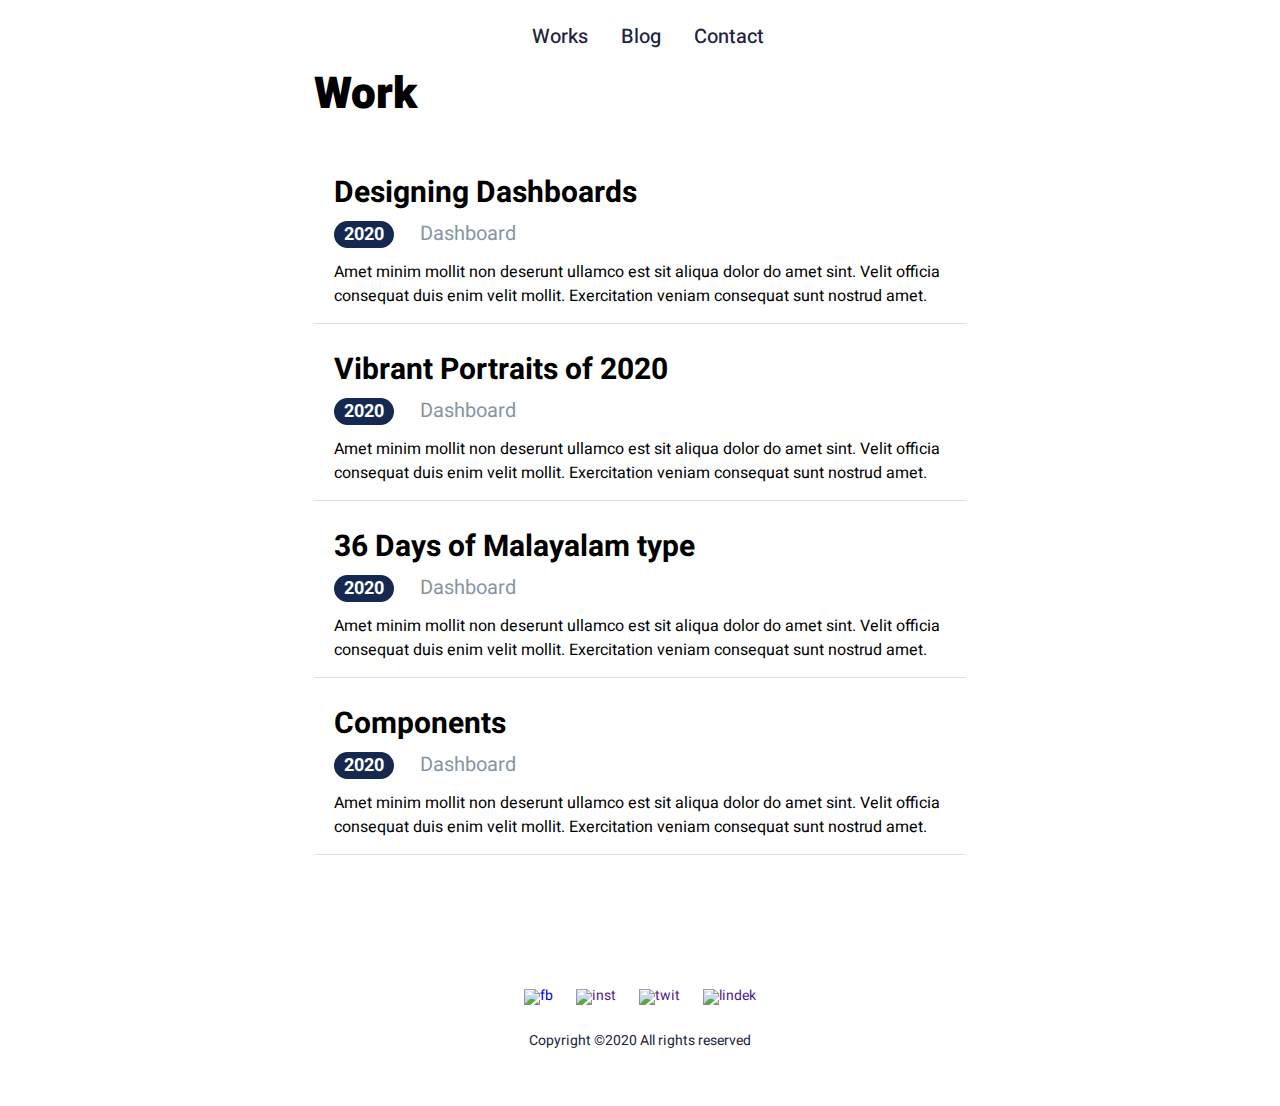
==== pages/works.html @ efa64367 "Create works.html" ====
<!DOCTYPE html>
<html lang="en">
<head>
    <meta charset="UTF-8">
    <title>Portfolio</title>
    <link rel="stylesheet" href="../css/works.css">
    <meta name="viewport" content="width=device-width, initial-scale=1.0, user-scalable=0">
    <link href="https://fonts.googleapis.com/css2?family=Heebo:wght@400;500;700;900&display=swap" rel="stylesheet">
</head>
<body>
    <div class="wrapper">
        <div class="header-wrapper">
            <header class="header">
            <nav class="header__menu">
                <ul class="header__list">
                    <li class="header__item"><a class="header__link" href="works.html">Works</a></li>
                    <li class="header__item"> <a class="header__link" href="../pages/blog.html">Blog</a></li>
                    <li class="header__item"> <a class="header__link" href="">Contact</a></li>
                </ul>
            </nav>
            </header>
        </div>
        <section class="featured-works">
            <div class="container">
                <div class="featured-works__title">Work</div>
                <div class="featured-works__list">
                    <div class="featured-works__card">
                       
                            <img class="featured-works__img" src="img/main/featured-work1.jpg" alt="">

                        
                        <div class="featured-works__body">
                            <div class="featured-works__name">Designing Dashboards</div>
                            <span class="featured-works__year">2020</span><span class="featured-works__type">Dashboard</span>
                            <div class="featured-works__text">Amet minim mollit non deserunt ullamco est sit aliqua dolor do amet sint. Velit officia consequat duis enim velit mollit. Exercitation veniam consequat sunt nostrud amet.</div>
                        </div>
                    </div>
                    <div class="featured-works__card">
                        <img class="featured-works__img" src="img/main/featured-work2.jpg" alt="">
                        <div class="featured-works__body">
                            <div class="featured-works__name">Vibrant Portraits of 2020</div>
                            <span class="featured-works__year">2020</span><span class="featured-works__type">Dashboard</span>
                            <div class="featured-works__text">Amet minim mollit non deserunt ullamco est sit aliqua dolor do amet sint. Velit officia consequat duis enim velit mollit. Exercitation veniam consequat sunt nostrud amet.</div>
                        </div>
                    </div>
                    <div class="featured-works__card">
                        <img class="featured-works__img" src="img/main/featured-work3.jpg" alt="">
                        <div class="featured-works__body">
                            <div class="featured-works__name">36 Days of Malayalam type</div>
                            <span class="featured-works__year">2020</span><span class="featured-works__type">Dashboard</span>
                            <div class="featured-works__text">Amet minim mollit non deserunt ullamco est sit aliqua dolor do amet sint. Velit officia consequat duis enim velit mollit. Exercitation veniam consequat sunt nostrud amet.</div>
                        </div>
                    </div>
                    <div class="featured-works__card">
                        <img class="featured-works__img" src="img/main/components.png" alt="">
                        <div class="featured-works__body">
                            <div class="featured-works__name">Components</div>
                            <span class="featured-works__year">2020</span><span class="featured-works__type">Dashboard</span>
                            <div class="featured-works__text">Amet minim mollit non deserunt ullamco est sit aliqua dolor do amet sint. Velit officia consequat duis enim velit mollit. Exercitation veniam consequat sunt nostrud amet.</div>
                        </div>
                    </div>
                </div>
            </div>
        </section>
        <footer class="footer">
            <div class="container">
                <div class="footer__body">
                    <div class="footer__social">
                        <a href="#"><img src="img/footer/fb.svg" alt="fb"></a>
                        <a href=""><img src="img/footer/insta.svg" alt="inst"></a>
                        <a href=""><img src="img/footer/twitter.svg" alt="twit"></a>
                        <a href=""><img src="img/footer/Linkedin.svg" alt="lindek"></a>
                    </div>
                    <div class="footer__rights">Copyright ©2020 All rights reserved </div>
                </div>
            </div>
        </footer>
    </div>
</body>
</html>
---- css/works.css ----
*{
    padding: 0;
    margin: 0;
    border: 0;
  }
  *,*::before,*::after{
    -moz-box-sizing: border-box;
    -webkit-box-sizing: border-box;
    box-sizing: border-box;
  }
  :focus,:active{outline: none;}
  a:focus,a:active{outline: none;}
  
  nav,footer,header,aside{display: block;}
  
  html,body{
    height: 100%;
    width: 100%;
    font-size: 100%;
    line-height: 1;
    font-size: 14px;
    -ms-text-size-adjust: 100%;
    -moz-text-size-adjust: 100%;
    -webkit-text-size-adjust: 100%;
  }
  input,button,textarea{font-family: inherit;}
  
  input::-ms-clear{display: none;}
  button{cursor: pointer;}
  button::-moz-focus-inner{padding: 0;border: 0;}
  a, a:visited{text-decoration: none;}
  a:hover{text-decoration: none;}
  ul li{list-style: none;}
  img{vertical-align: top;}
  
  h1,h2,h3,h4,h5,h6{font-size: inherit;font-weight: 400;}
  
  body{
    font-family: 'Heebo', sans-serif;
  }
  .wrapper{
    display: flex;
    min-height:100%;
    overflow: hidden;
    flex-direction: column;
    align-items: center;
  }
  .header {
    padding: 27px 15px 0 15px;
    max-width: 1062px;
    display: flex;
    justify-content: flex-end;
    align-items: center;
    margin: 0 auto;
  }
  @media(max-width:767px){
    .header{
      justify-content: center;
    }
  }
  
  .header__menu {
    
  }
  .header__list {
   
  }
  
  .header__item {
    display: inline-block;
    font-size: 20px;
    font-weight: 500;
    margin: 0 15px;
  }
  .header__link{
    color: #21243D;
    font-size: 20px;
  }
  .header__link:active{
    color: #FF6464;
  }
  .header__list li:last-child{
    margin: 0 0 0 15px;
  }
  .container {
    max-width: 682px;
    padding: 0 15px;
    margin: 0 auto;
  }
  /*ipad*/
  @media(max-width:863px){
    .container{
      max-width: 680px;
      margin: 0 auto;
    }
  }
  @media(max-width:767px){
    .container{
      max-width: none;
    }
  }
  
  .featured-works {
    padding-top: 18px;
  }
  .featured-works__title {
    font-weight: 900;
    font-size: 44px;
    line-height: 60px;
    margin-bottom: 22px;
  }

  .featured-works__list {
    
  }
  
  .featured-works__card {
    padding-top: 31px;
    padding-bottom: 15px;
    border-bottom: 1px solid #E0E0E0;
    display: flex;
    justify-content: space-between;
  }
  
  @media(max-width:691px){
    .featured-works__card{
      align-items: center;
      margin: 0 auto;
    }
  }
  @media(max-width:548px){
    .featured-works__card {
      display: block;
    }
  }
  
  .featured-works__img {
    max-width: 100%;
    margin-right: 20px;
  }
  @media(max-width:548px){
    .featured-works__img{
        margin-bottom: 20px;
        max-width: 400px;
    }
  }
  @media(max-width:479px){
    .featured-works__img{
        margin-right: 0;
        margin-bottom: 20px;
        
    }
  }
  .featured-works__body {
  }
  .featured-works__name {
    font-size: 30px;
    font-weight: 700;
    margin-bottom: 16px;
  }
  .featured-works__year {
    font-size: 18px;
    margin-right: 26px;
    font-weight: 700;
    color: white;
    padding: 0 10px;
    background-color: #142850;
    border-radius: 14px;
    margin-right: 26px;
  }
  @media(max-width:479px){
    .featured-works__year{
        
    }
  }
  .featured-works__type{
    font-size: 20px;
    color: #8695A4;
  }
  .featured-works__text {
    margin-top: 17px;
    line-height: 23.5px;
    font-size: 16px;
  }
  @media(max-width:479px){
    .featured-works__text {
      max-width: 100%;
    }
  }
  .featured-works__list .featured-works__card:last-child{
    margin-bottom: 83px;
  }

  .footer {
    padding-top: 51px;
    padding-bottom: 54px;
  }
  .footer__body {
    display: flex;
    justify-content: center;
    align-items: center;
    flex-direction: column;
  }
  .footer__social {
    margin-bottom: 26px;
    display: flex;
    width: 232px;
    justify-content: space-between;
  }
  .footer__rights {
    line-height: 20.56px;
    font-size: 14px;
    color: #21243D;
  }
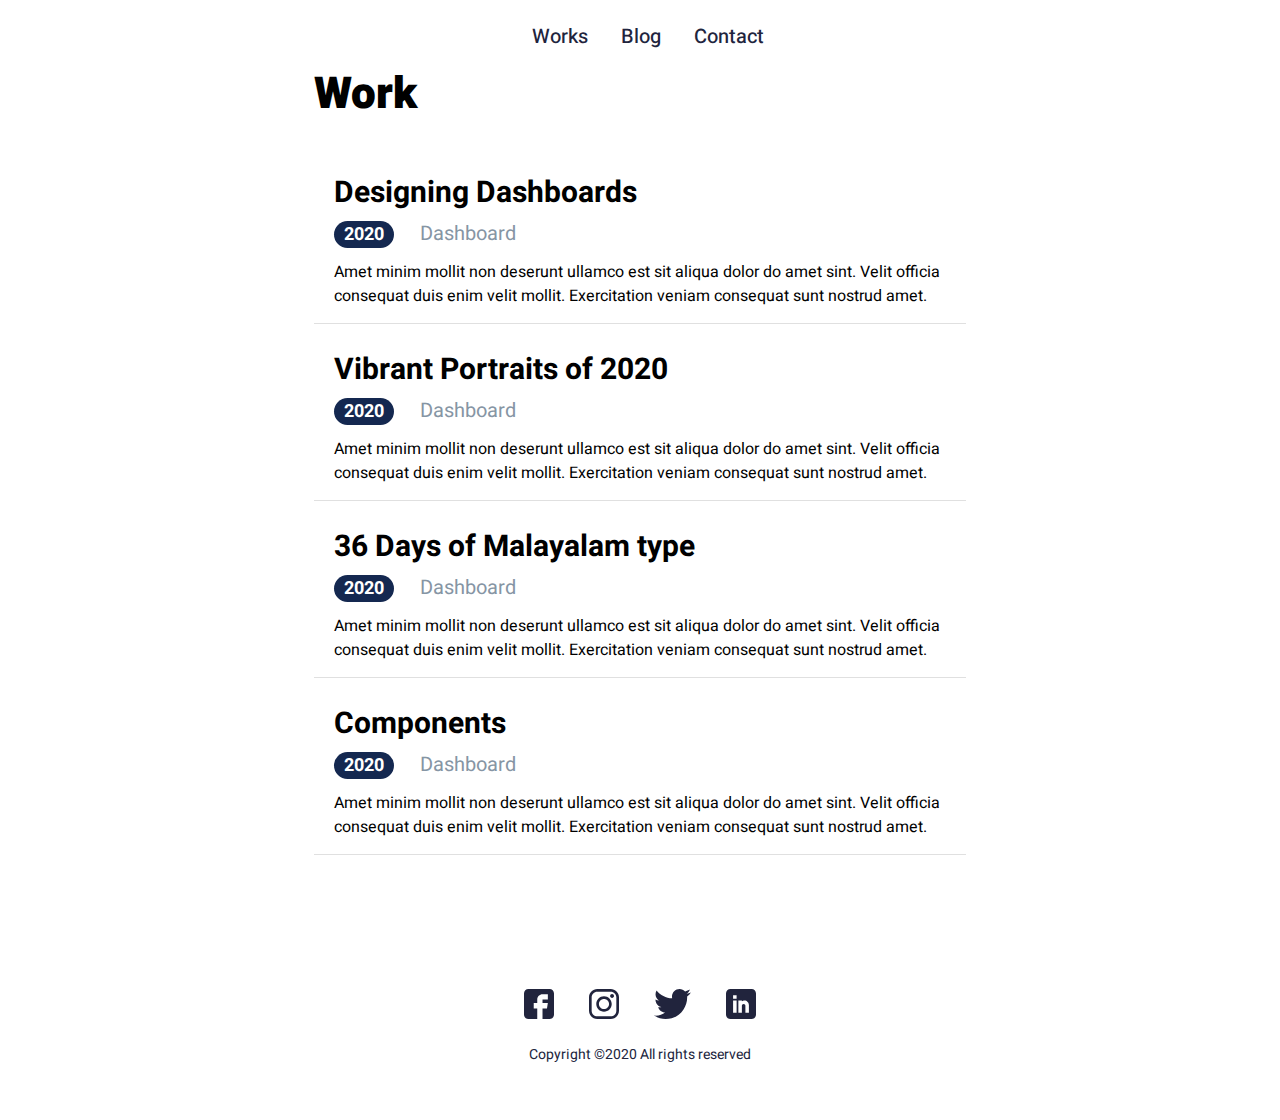
==== commit c0ee5669: "Update works.html" ====
--- a/pages/works.html
+++ b/pages/works.html
@@ -66,10 +66,10 @@
             <div class="container">
                 <div class="footer__body">
                     <div class="footer__social">
-                        <a href="#"><img src="img/footer/fb.svg" alt="fb"></a>
-                        <a href=""><img src="img/footer/insta.svg" alt="inst"></a>
-                        <a href=""><img src="img/footer/twitter.svg" alt="twit"></a>
-                        <a href=""><img src="img/footer/Linkedin.svg" alt="lindek"></a>
+                        <a href="#"><img src="../img/footer/fb.svg" alt="fb"></a>
+                        <a href=""><img src="../img/footer/insta.svg" alt="inst"></a>
+                        <a href=""><img src="../img/footer/twitter.svg" alt="twit"></a>
+                        <a href=""><img src="../img/footer/Linkedin.svg" alt="lindek"></a>
                     </div>
                     <div class="footer__rights">Copyright ©2020 All rights reserved </div>
                 </div>
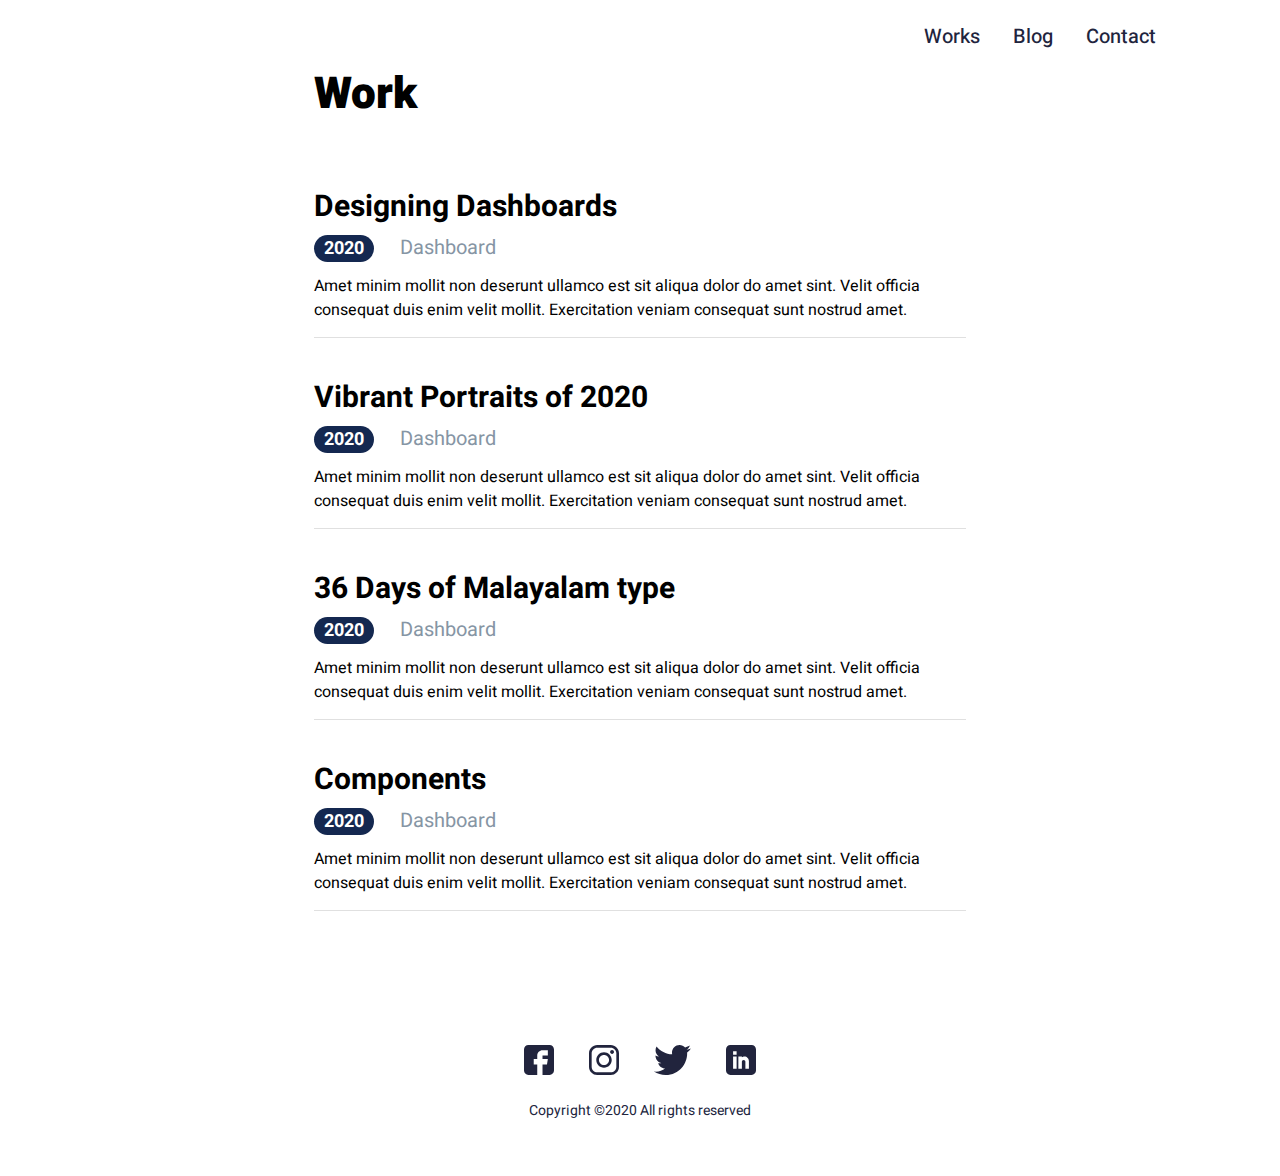
==== commit 2006d8f1: "Update works.html" ====
--- a/pages/works.html
+++ b/pages/works.html
@@ -8,7 +8,7 @@
     <link href="https://fonts.googleapis.com/css2?family=Heebo:wght@400;500;700;900&display=swap" rel="stylesheet">
 </head>
 <body>
-    <div class="wrapper">
+    
         <div class="header-wrapper">
             <header class="header">
             <nav class="header__menu">
@@ -67,14 +67,14 @@
                 <div class="footer__body">
                     <div class="footer__social">
                         <a href="#"><img src="../img/footer/fb.svg" alt="fb"></a>
-                        <a href=""><img src="../img/footer/insta.svg" alt="inst"></a>
-                        <a href=""><img src="../img/footer/twitter.svg" alt="twit"></a>
-                        <a href=""><img src="../img/footer/Linkedin.svg" alt="lindek"></a>
+                        <a href="#"><img src="../img/footer/insta.svg" alt="inst"></a>
+                        <a href="#"><img src="../img/footer/twitter.svg" alt="twit"></a>
+                        <a href="#"><img src="../img/footer/Linkedin.svg" alt="lindek"></a>
                     </div>
                     <div class="footer__rights">Copyright ©2020 All rights reserved </div>
                 </div>
             </div>
         </footer>
-    </div>
+    
 </body>
 </html>
--- a/css/works.css
+++ b/css/works.css
@@ -114,12 +114,10 @@
     
   }
   
-  .featured-works__card {
+ .featured-works__card {
     padding-top: 31px;
     padding-bottom: 15px;
     border-bottom: 1px solid #E0E0E0;
-    display: flex;
-    justify-content: space-between;
   }
   
   @media(max-width:691px){
